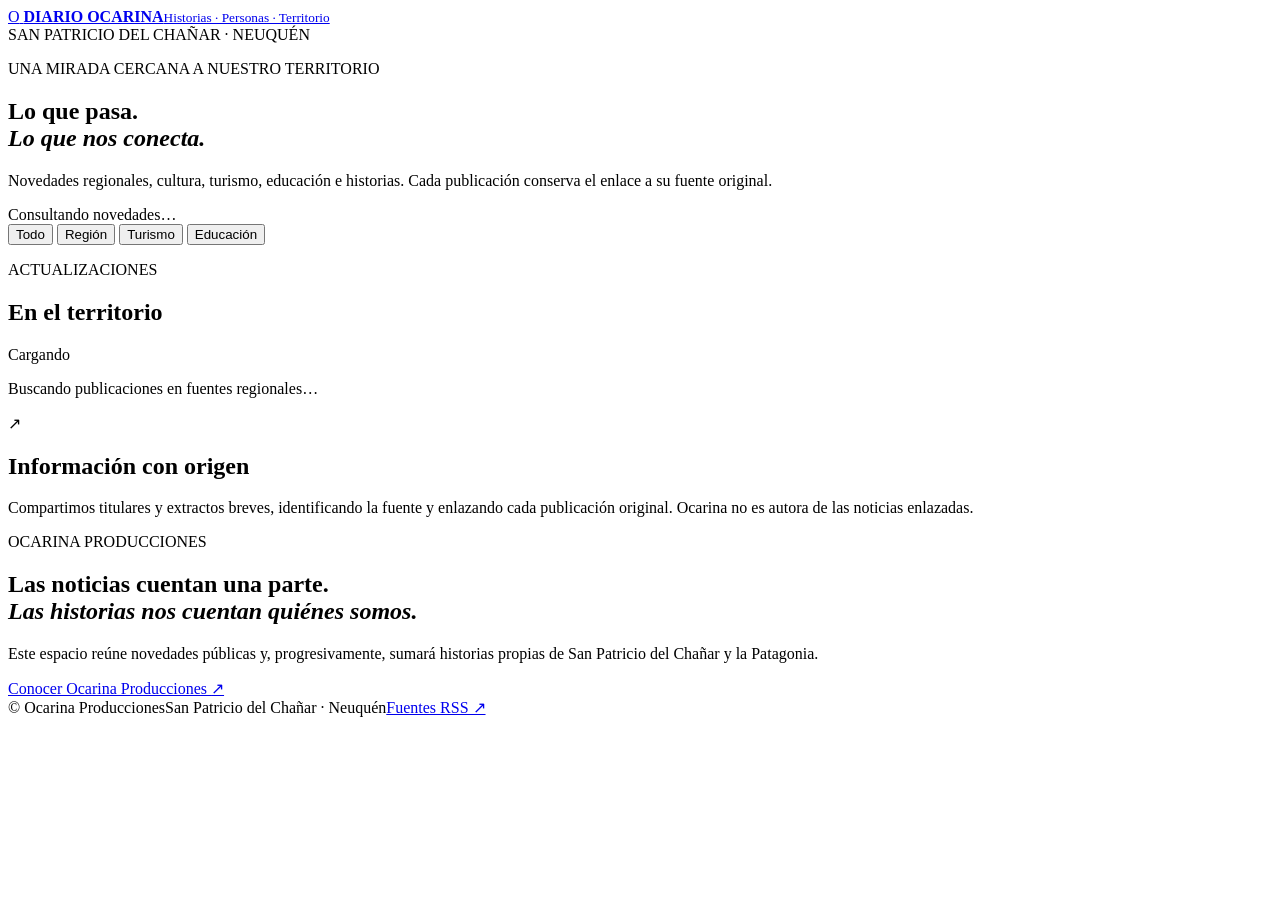
==== diario-ocarina/index.html @ 872900c8 "Crear primera portada del Diario Ocarina" ====
<!doctype html>
<html lang="es-AR">
<head>
<meta charset="utf-8">
<meta name="viewport" content="width=device-width,initial-scale=1">
<meta name="theme-color" content="#183d35">
<meta name="description" content="Diario Ocarina: historias, personas y territorio desde San Patricio del Chañar y la Patagonia.">
<meta property="og:title" content="Diario Ocarina">
<meta property="og:description" content="Historias, personas y territorio. Novedades regionales con fuentes visibles.">
<meta property="og:type" content="website">
<title>Diario Ocarina · Historias, personas y territorio</title>
<link rel="stylesheet" href="styles.css">
</head>
<body>
<header class="masthead">
  <a class="brand" href="./" aria-label="Diario Ocarina, inicio">
    <span class="brand-mark" aria-hidden="true">O</span>
    <span><strong>DIARIO OCARINA</strong><small>Historias · Personas · Territorio</small></span>
  </a>
  <div class="edition">SAN PATRICIO DEL CHAÑAR · NEUQUÉN</div>
</header>
<main>
  <section class="intro">
    <p class="eyebrow">UNA MIRADA CERCANA A NUESTRO TERRITORIO</p>
    <h1>Lo que pasa.<br><em>Lo que nos conecta.</em></h1>
    <p class="lede">Novedades regionales, cultura, turismo, educación e historias. Cada publicación conserva el enlace a su fuente original.</p>
    <div class="status-line"><span class="live-dot"></span><span id="update-status">Consultando novedades…</span></div>
  </section>
  <nav class="filters" aria-label="Filtrar noticias">
    <button class="filter active" data-category="Todas">Todo</button>
    <button class="filter" data-category="Región">Región</button>
    <button class="filter" data-category="Turismo">Turismo</button>
    <button class="filter" data-category="Educación">Educación</button>
  </nav>
  <section class="news-section" aria-labelledby="news-title">
    <div class="section-heading"><div><p class="eyebrow">ACTUALIZACIONES</p><h2 id="news-title">En el territorio</h2></div><span id="result-count" class="count">Cargando</span></div>
    <div id="news-grid" class="news-grid" aria-live="polite">
      <article class="empty-state"><div class="loader"></div><p>Buscando publicaciones en fuentes regionales…</p></article>
    </div>
    <p id="empty-filter" class="empty-filter" hidden>No hay publicaciones de esta categoría por ahora.</p>
  </section>
  <section class="source-note">
    <span class="source-icon" aria-hidden="true">↗</span>
    <div><h2>Información con origen</h2><p>Compartimos titulares y extractos breves, identificando la fuente y enlazando cada publicación original. Ocarina no es autora de las noticias enlazadas.</p></div>
  </section>
  <section class="about">
    <p class="eyebrow">OCARINA PRODUCCIONES</p>
    <h2>Las noticias cuentan una parte.<br><em>Las historias nos cuentan quiénes somos.</em></h2>
    <p>Este espacio reúne novedades públicas y, progresivamente, sumará historias propias de San Patricio del Chañar y la Patagonia.</p>
    <a class="about-link" href="../">Conocer Ocarina Producciones <span aria-hidden="true">↗</span></a>
  </section>
</main>
<footer><span>© Ocarina Producciones</span><span>San Patricio del Chañar · Neuquén</span><a href="https://www.neuqueninforma.gob.ar/rss/" target="_blank" rel="noopener noreferrer">Fuentes RSS ↗</a></footer>
<script src="app.js"></script>
</body>
</html>
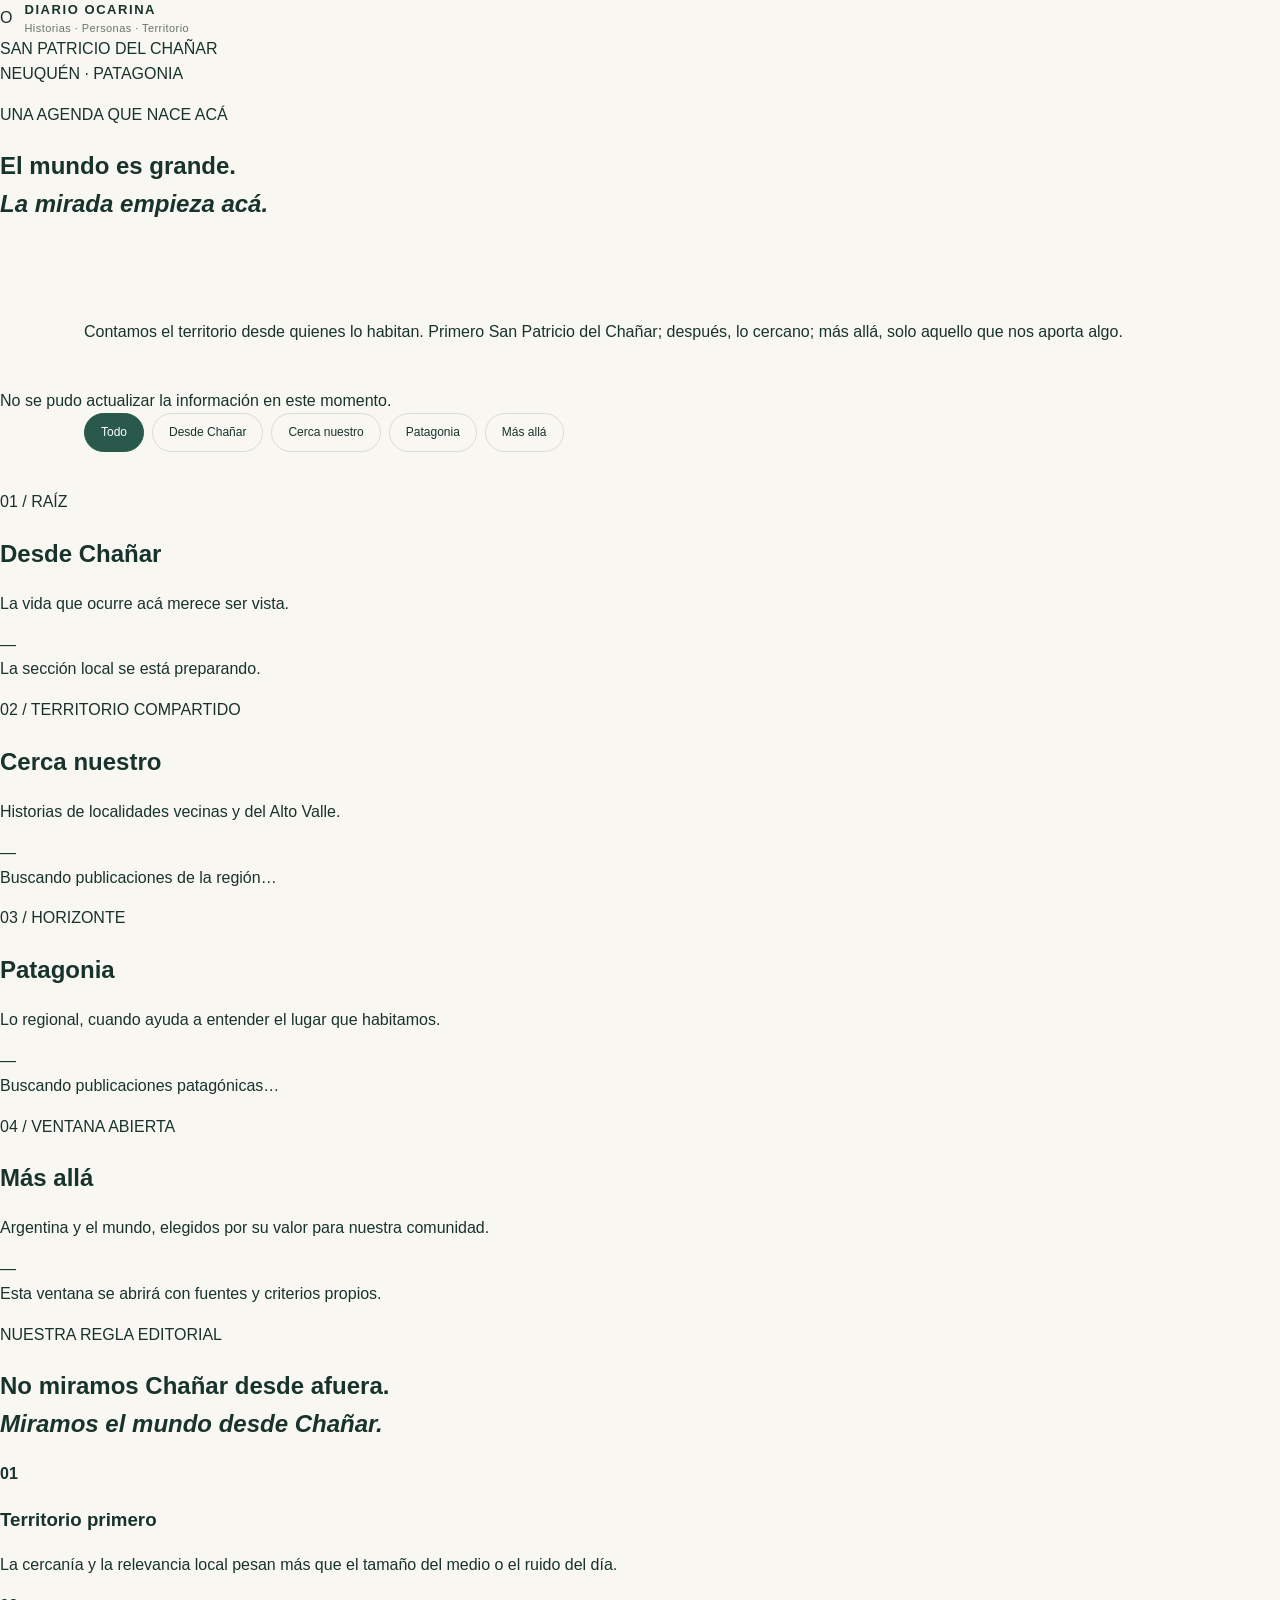
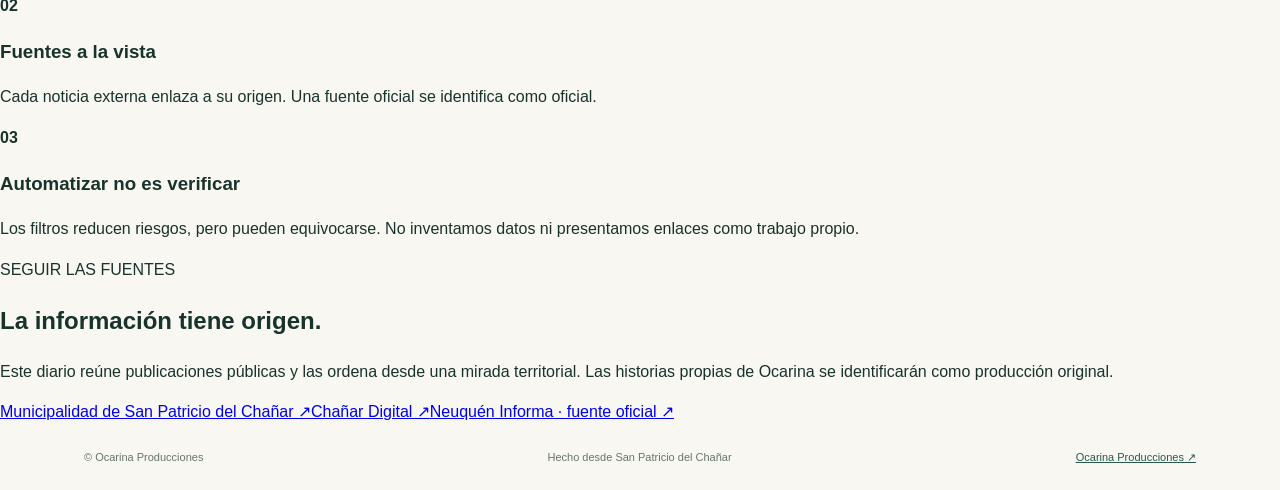
==== commit 020bc4f7: "Reconstruir portada editorial del Diario Ocarina desde Chañar" ====
--- a/diario-ocarina/index.html
+++ b/diario-ocarina/index.html
@@ -3,54 +3,64 @@
 <head>
 <meta charset="utf-8">
 <meta name="viewport" content="width=device-width,initial-scale=1">
-<meta name="theme-color" content="#183d35">
-<meta name="description" content="Diario Ocarina: historias, personas y territorio desde San Patricio del Chañar y la Patagonia.">
-<meta property="og:title" content="Diario Ocarina">
-<meta property="og:description" content="Historias, personas y territorio. Novedades regionales con fuentes visibles.">
+<meta name="theme-color" content="#203d32">
+<meta name="description" content="Diario Ocarina: historias, personas y territorio. Una mirada que empieza en San Patricio del Chañar y se abre al mundo.">
+<meta property="og:title" content="Diario Ocarina — Desde Chañar, hacia el mundo">
+<meta property="og:description" content="Una agenda construida desde el territorio, no desde los grandes centros.">
 <meta property="og:type" content="website">
-<title>Diario Ocarina · Historias, personas y territorio</title>
+<title>Diario Ocarina · Desde Chañar, hacia el mundo</title>
 <link rel="stylesheet" href="styles.css">
 </head>
 <body>
-<header class="masthead">
-  <a class="brand" href="./" aria-label="Diario Ocarina, inicio">
-    <span class="brand-mark" aria-hidden="true">O</span>
-    <span><strong>DIARIO OCARINA</strong><small>Historias · Personas · Territorio</small></span>
-  </a>
-  <div class="edition">SAN PATRICIO DEL CHAÑAR · NEUQUÉN</div>
+<header class="top">
+  <a class="brand" href="./" aria-label="Diario Ocarina, inicio"><span class="seal">O</span><span><strong>DIARIO OCARINA</strong><small>Historias · Personas · Territorio</small></span></a>
+  <div class="place">SAN PATRICIO DEL CHAÑAR<br><span>NEUQUÉN · PATAGONIA</span></div>
 </header>
 <main>
-  <section class="intro">
-    <p class="eyebrow">UNA MIRADA CERCANA A NUESTRO TERRITORIO</p>
-    <h1>Lo que pasa.<br><em>Lo que nos conecta.</em></h1>
-    <p class="lede">Novedades regionales, cultura, turismo, educación e historias. Cada publicación conserva el enlace a su fuente original.</p>
-    <div class="status-line"><span class="live-dot"></span><span id="update-status">Consultando novedades…</span></div>
+  <section class="hero">
+    <p class="kicker">UNA AGENDA QUE NACE ACÁ</p>
+    <h1>El mundo es grande.<br><em>La mirada empieza acá.</em></h1>
+    <p class="intro">Contamos el territorio desde quienes lo habitan. Primero San Patricio del Chañar; después, lo cercano; más allá, solo aquello que nos aporta algo.</p>
+    <div class="update"><span class="pulse"></span><span id="update-status">Preparando la edición…</span><span id="update-time"></span></div>
   </section>
-  <nav class="filters" aria-label="Filtrar noticias">
-    <button class="filter active" data-category="Todas">Todo</button>
-    <button class="filter" data-category="Región">Región</button>
-    <button class="filter" data-category="Turismo">Turismo</button>
-    <button class="filter" data-category="Educación">Educación</button>
+  <nav class="filters" aria-label="Filtrar por territorio">
+    <button class="filter active" data-region="Todos">Todo</button>
+    <button class="filter" data-region="Chañar">Desde Chañar</button>
+    <button class="filter" data-region="Cercanías">Cerca nuestro</button>
+    <button class="filter" data-region="Patagonia">Patagonia</button>
+    <button class="filter" data-region="Argentina y mundo">Más allá</button>
   </nav>
-  <section class="news-section" aria-labelledby="news-title">
-    <div class="section-heading"><div><p class="eyebrow">ACTUALIZACIONES</p><h2 id="news-title">En el territorio</h2></div><span id="result-count" class="count">Cargando</span></div>
-    <div id="news-grid" class="news-grid" aria-live="polite">
-      <article class="empty-state"><div class="loader"></div><p>Buscando publicaciones en fuentes regionales…</p></article>
+  <section class="territory" id="local">
+    <div class="heading"><div><p class="kicker">01 / RAÍZ</p><h2>Desde Chañar</h2><p>La vida que ocurre acá merece ser vista.</p></div><span class="number" id="count-Chañar">—</span></div>
+    <div class="cards" id="cards-Chañar"><article class="empty">La sección local se está preparando.</article></div>
+  </section>
+  <section class="territory near">
+    <div class="heading"><div><p class="kicker">02 / TERRITORIO COMPARTIDO</p><h2>Cerca nuestro</h2><p>Historias de localidades vecinas y del Alto Valle.</p></div><span class="number" id="count-Cercanías">—</span></div>
+    <div class="cards" id="cards-Cercanías"><article class="empty">Buscando publicaciones de la región…</article></div>
+  </section>
+  <section class="territory">
+    <div class="heading"><div><p class="kicker">03 / HORIZONTE</p><h2>Patagonia</h2><p>Lo regional, cuando ayuda a entender el lugar que habitamos.</p></div><span class="number" id="count-Patagonia">—</span></div>
+    <div class="cards" id="cards-Patagonia"><article class="empty">Buscando publicaciones patagónicas…</article></div>
+  </section>
+  <section class="territory far">
+    <div class="heading"><div><p class="kicker">04 / VENTANA ABIERTA</p><h2>Más allá</h2><p>Argentina y el mundo, elegidos por su valor para nuestra comunidad.</p></div><span class="number" id="count-Argentina y mundo">—</span></div>
+    <div class="cards" id="cards-Argentina y mundo"><article class="empty">Esta ventana se abrirá con fuentes y criterios propios.</article></div>
+  </section>
+  <section class="principles">
+    <p class="kicker">NUESTRA REGLA EDITORIAL</p>
+    <h2>No miramos Chañar desde afuera.<br><em>Miramos el mundo desde Chañar.</em></h2>
+    <div class="principle-grid">
+      <div><b>01</b><h3>Territorio primero</h3><p>La cercanía y la relevancia local pesan más que el tamaño del medio o el ruido del día.</p></div>
+      <div><b>02</b><h3>Fuentes a la vista</h3><p>Cada noticia externa enlaza a su origen. Una fuente oficial se identifica como oficial.</p></div>
+      <div><b>03</b><h3>Automatizar no es verificar</h3><p>Los filtros reducen riesgos, pero pueden equivocarse. No inventamos datos ni presentamos enlaces como trabajo propio.</p></div>
     </div>
-    <p id="empty-filter" class="empty-filter" hidden>No hay publicaciones de esta categoría por ahora.</p>
   </section>
-  <section class="source-note">
-    <span class="source-icon" aria-hidden="true">↗</span>
-    <div><h2>Información con origen</h2><p>Compartimos titulares y extractos breves, identificando la fuente y enlazando cada publicación original. Ocarina no es autora de las noticias enlazadas.</p></div>
-  </section>
-  <section class="about">
-    <p class="eyebrow">OCARINA PRODUCCIONES</p>
-    <h2>Las noticias cuentan una parte.<br><em>Las historias nos cuentan quiénes somos.</em></h2>
-    <p>Este espacio reúne novedades públicas y, progresivamente, sumará historias propias de San Patricio del Chañar y la Patagonia.</p>
-    <a class="about-link" href="../">Conocer Ocarina Producciones <span aria-hidden="true">↗</span></a>
+  <section class="sources">
+    <div><p class="kicker">SEGUIR LAS FUENTES</p><h2>La información tiene origen.</h2><p>Este diario reúne publicaciones públicas y las ordena desde una mirada territorial. Las historias propias de Ocarina se identificarán como producción original.</p></div>
+    <div class="source-links"><a href="https://www.sanpatricio.gob.ar/" target="_blank" rel="noopener noreferrer">Municipalidad de San Patricio del Chañar ↗</a><a href="https://chanardigital.com.ar/" target="_blank" rel="noopener noreferrer">Chañar Digital ↗</a><a href="https://www.neuqueninforma.gob.ar/" target="_blank" rel="noopener noreferrer">Neuquén Informa · fuente oficial ↗</a></div>
   </section>
 </main>
-<footer><span>© Ocarina Producciones</span><span>San Patricio del Chañar · Neuquén</span><a href="https://www.neuqueninforma.gob.ar/rss/" target="_blank" rel="noopener noreferrer">Fuentes RSS ↗</a></footer>
+<footer><span>© Ocarina Producciones</span><span>Hecho desde San Patricio del Chañar</span><a href="../">Ocarina Producciones ↗</a></footer>
 <script src="app.js"></script>
 </body>
 </html>
--- a/diario-ocarina/styles.css
+++ b/diario-ocarina/styles.css
@@ -0,0 +1 @@
+:root{color-scheme:light;--ink:#18332c;--muted:#66756f;--paper:#f8f7f1;--card:#fffefa;--line:#e2e4da;--green:#28594b;--lime:#d7e8b6;--peach:#f4d8c8;--serif:Georgia,"Times New Roman",serif;--sans:Arial,Helvetica,sans-serif}*{box-sizing:border-box}html{scroll-behavior:smooth}body{margin:0;background:var(--paper);color:var(--ink);font-family:var(--sans);line-height:1.55}.masthead{max-width:1160px;margin:auto;padding:22px 24px;display:flex;align-items:center;justify-content:space-between;gap:18px;border-bottom:1px solid var(--line)}.brand{display:flex;align-items:center;gap:12px;text-decoration:none;color:inherit}.brand-mark{width:43px;height:43px;display:grid;place-items:center;background:var(--green);color:white;border-radius:50%;font:italic 29px var(--serif)}.brand strong{display:block;letter-spacing:.12em;font-size:13px}.brand small{display:block;color:var(--muted);font-size:11px;letter-spacing:.04em}.edition{font-size:10px;letter-spacing:.12em;color:var(--muted);text-align:right}.intro{max-width:1160px;margin:auto;padding:78px 24px 44px}.eyebrow{font-size:10px;font-weight:700;letter-spacing:.16em;color:var(--green);margin:0 0 14px}.intro h1{font:clamp(43px,7vw,78px)/.99 var(--serif);letter-spacing:-.045em;margin:0;max-width:800px}.intro h1 em,.about h2 em{font-weight:400;color:#6a8772}.lede{max-width:590px;color:#53665d;font-size:16px;margin:24px 0 20px}.status-line{display:flex;align-items:center;gap:9px;font-size:12px;color:var(--muted)}.live-dot{width:8px;height:8px;border-radius:50%;background:#6d9c6a;box-shadow:0 0 0 4px #6d9c6a20}.filters{max-width:1160px;margin:0 auto;padding:0 24px 22px;display:flex;gap:8px;flex-wrap:wrap}.filter{border:1px solid #d8ddd3;background:transparent;color:var(--ink);border-radius:999px;padding:9px 16px;font:inherit;font-size:12px;cursor:pointer}.filter:hover,.filter.active{background:var(--green);color:white;border-color:var(--green)}.news-section{max-width:1160px;margin:auto;padding:30px 24px 70px;border-top:1px solid var(--line)}.section-heading{display:flex;align-items:end;justify-content:space-between;margin-bottom:24px;gap:12px}.section-heading .eyebrow{margin-bottom:3px}.section-heading h2{font:34px/1.1 var(--serif);margin:0;letter-spacing:-.03em}.count{font-size:12px;color:var(--muted)}.news-grid{display:grid;grid-template-columns:repeat(3,minmax(0,1fr));gap:16px}.news-card{min-width:0;background:var(--card);border:1px solid var(--line);border-radius:14px;padding:22px;display:flex;flex-direction:column;min-height:255px;box-shadow:0 3px 15px #213a2b08}.card-meta{display:flex;align-items:center;justify-content:space-between;gap:8px;margin-bottom:18px}.category{font-size:10px;letter-spacing:.08em;text-transform:uppercase;font-weight:700;background:#e8efdf;color:#345b45;border-radius:5px;padding:5px 7px}.date{font-size:10px;color:var(--muted)}.news-card h3{font:23px/1.18 var(--serif);letter-spacing:-.02em;margin:0 0 12px}.news-card p{font-size:13px;color:#59675f;margin:0 0 20px}.card-footer{margin-top:auto;padding-top:15px;border-top:1px solid var(--line);display:flex;justify-content:space-between;align-items:center;gap:8px;font-size:11px;color:var(--muted)}.read-link{color:var(--green);font-weight:700;text-decoration:none;white-space:nowrap}.read-link:hover{text-decoration:underline}.empty-state{grid-column:1/-1;border:1px dashed #cdd5c8;border-radius:14px;padding:42px 20px;text-align:center;color:var(--muted)}.loader{margin:0 auto 15px;width:25px;height:25px;border:2px solid #dbe4d5;border-top-color:var(--green);border-radius:50%;animation:spin 1s linear infinite}@keyframes spin{to{transform:rotate(360deg)}}.empty-filter{text-align:center;color:var(--muted);padding:24px}.source-note{max-width:1112px;margin:0 auto 70px;padding:24px 28px;display:flex;gap:18px;background:#e9eee3;border-radius:14px}.source-icon{display:grid;place-items:center;flex:none;width:36px;height:36px;border-radius:50%;background:#d3dfc9;font-size:21px}.source-note h2{font:22px var(--serif);margin:0 0 5px}.source-note p{font-size:13px;color:#59675f;margin:0;max-width:800px}.about{background:#e9e2d4;padding:64px max(24px,calc((100% - 1112px)/2));}.about h2{font:clamp(30px,4vw,44px)/1.13 var(--serif);letter-spacing:-.03em;margin:0 0 16px}.about>p:not(.eyebrow){max-width:620px;color:#58675f;font-size:14px}.about-link{display:inline-flex;gap:16px;align-items:center;margin-top:14px;color:var(--green);font-size:13px;font-weight:700;text-decoration:none;border-bottom:1px solid #9db19e;padding-bottom:5px}footer{max-width:1160px;margin:auto;padding:24px;display:flex;justify-content:space-between;gap:16px;flex-wrap:wrap;color:var(--muted);font-size:11px}footer a{color:var(--green)}@media(max-width:800px){.intro{padding-top:54px}.news-grid{grid-template-columns:repeat(2,minmax(0,1fr))}.source-note{margin-left:24px;margin-right:24px}}@media(max-width:560px){.masthead{padding:17px 18px}.edition{max-width:120px;line-height:1.5;font-size:9px}.intro{padding:48px 18px 34px}.intro h1{font-size:48px}.lede{font-size:14px}.filters{padding:0 18px 20px;gap:6px}.filter{padding:8px 12px}.news-section{padding:26px 18px 48px}.section-heading h2{font-size:30px}.news-grid{grid-template-columns:1fr;gap:12px}.news-card{min-height:0;padding:20px}.news-card h3{font-size:24px}.source-note{margin:0 18px 45px;padding:20px;gap:12px}.about{padding:46px 20px}footer{padding:22px 18px;display:grid;grid-template-columns:1fr 1fr}footer a{grid-column:1/-1}}@media(prefers-reduced-motion:reduce){*{scroll-behavior:auto!important;animation:none!important;transition:none!important}}
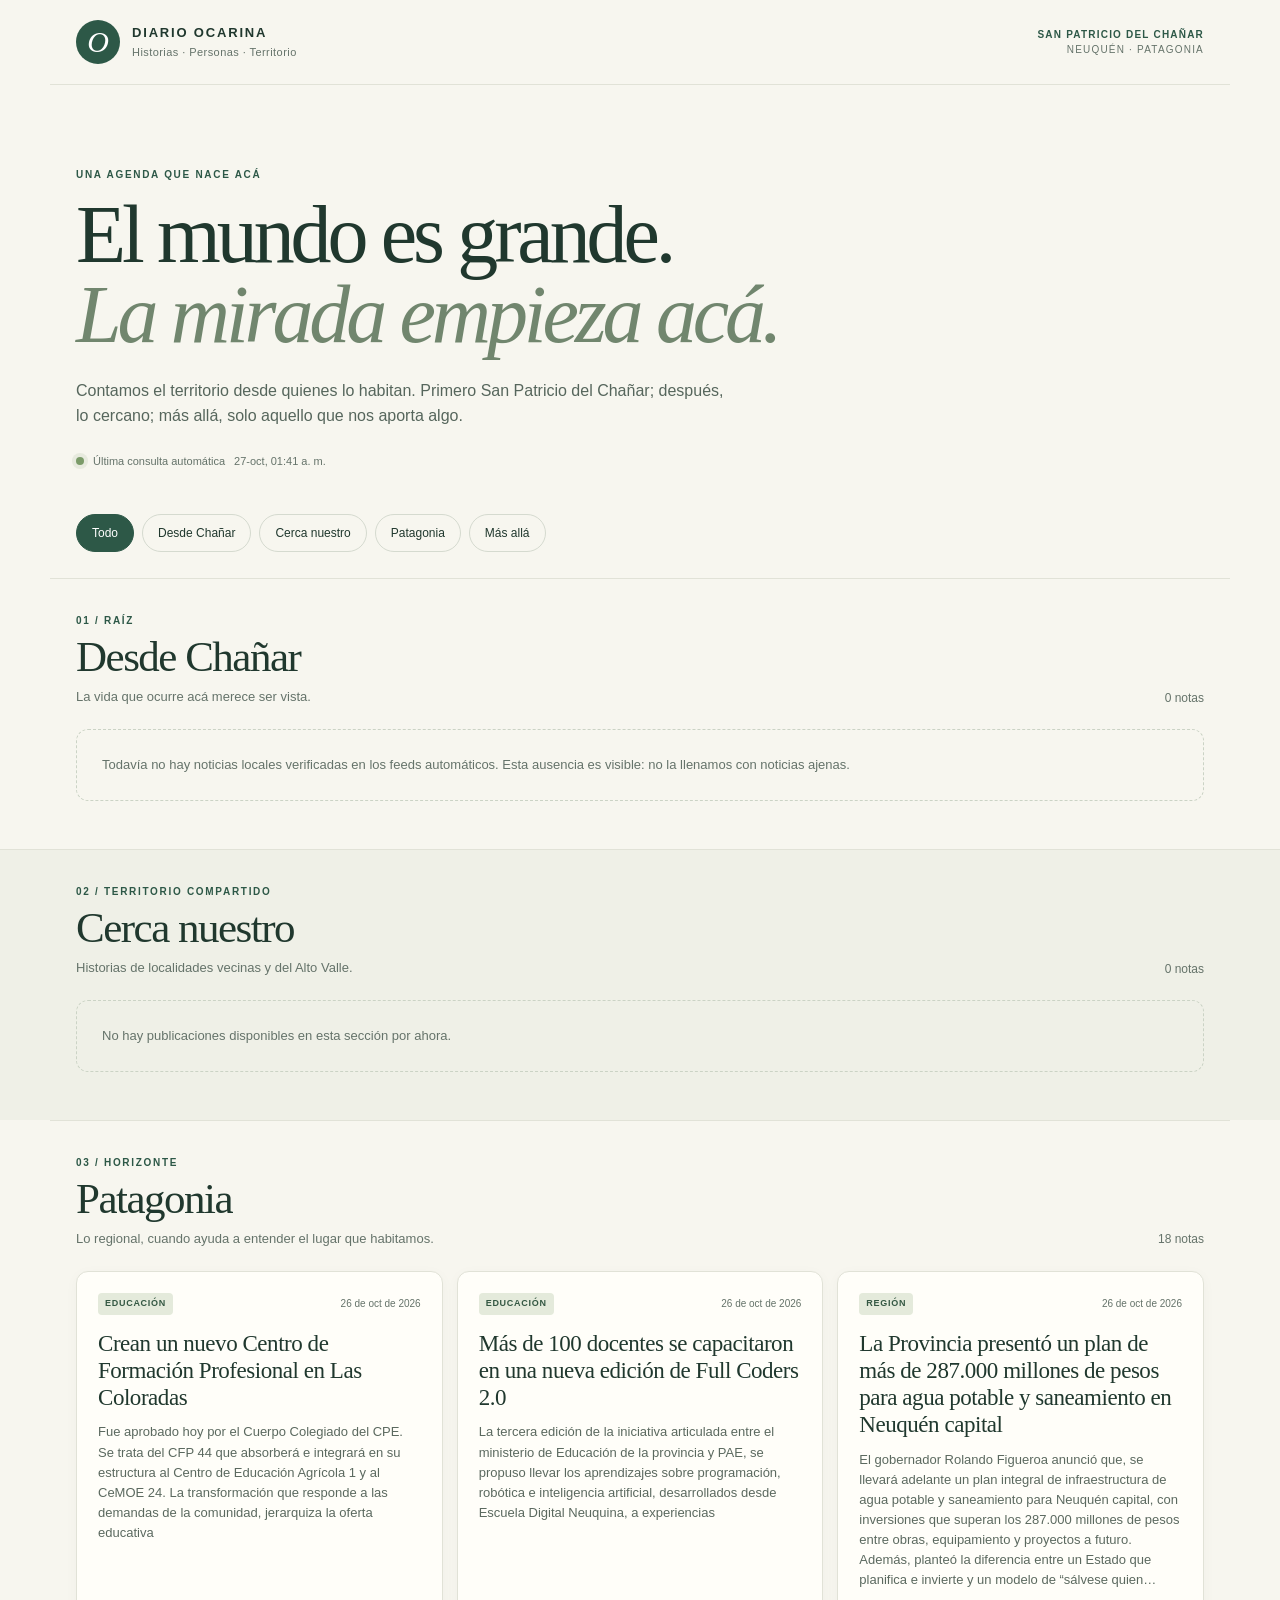
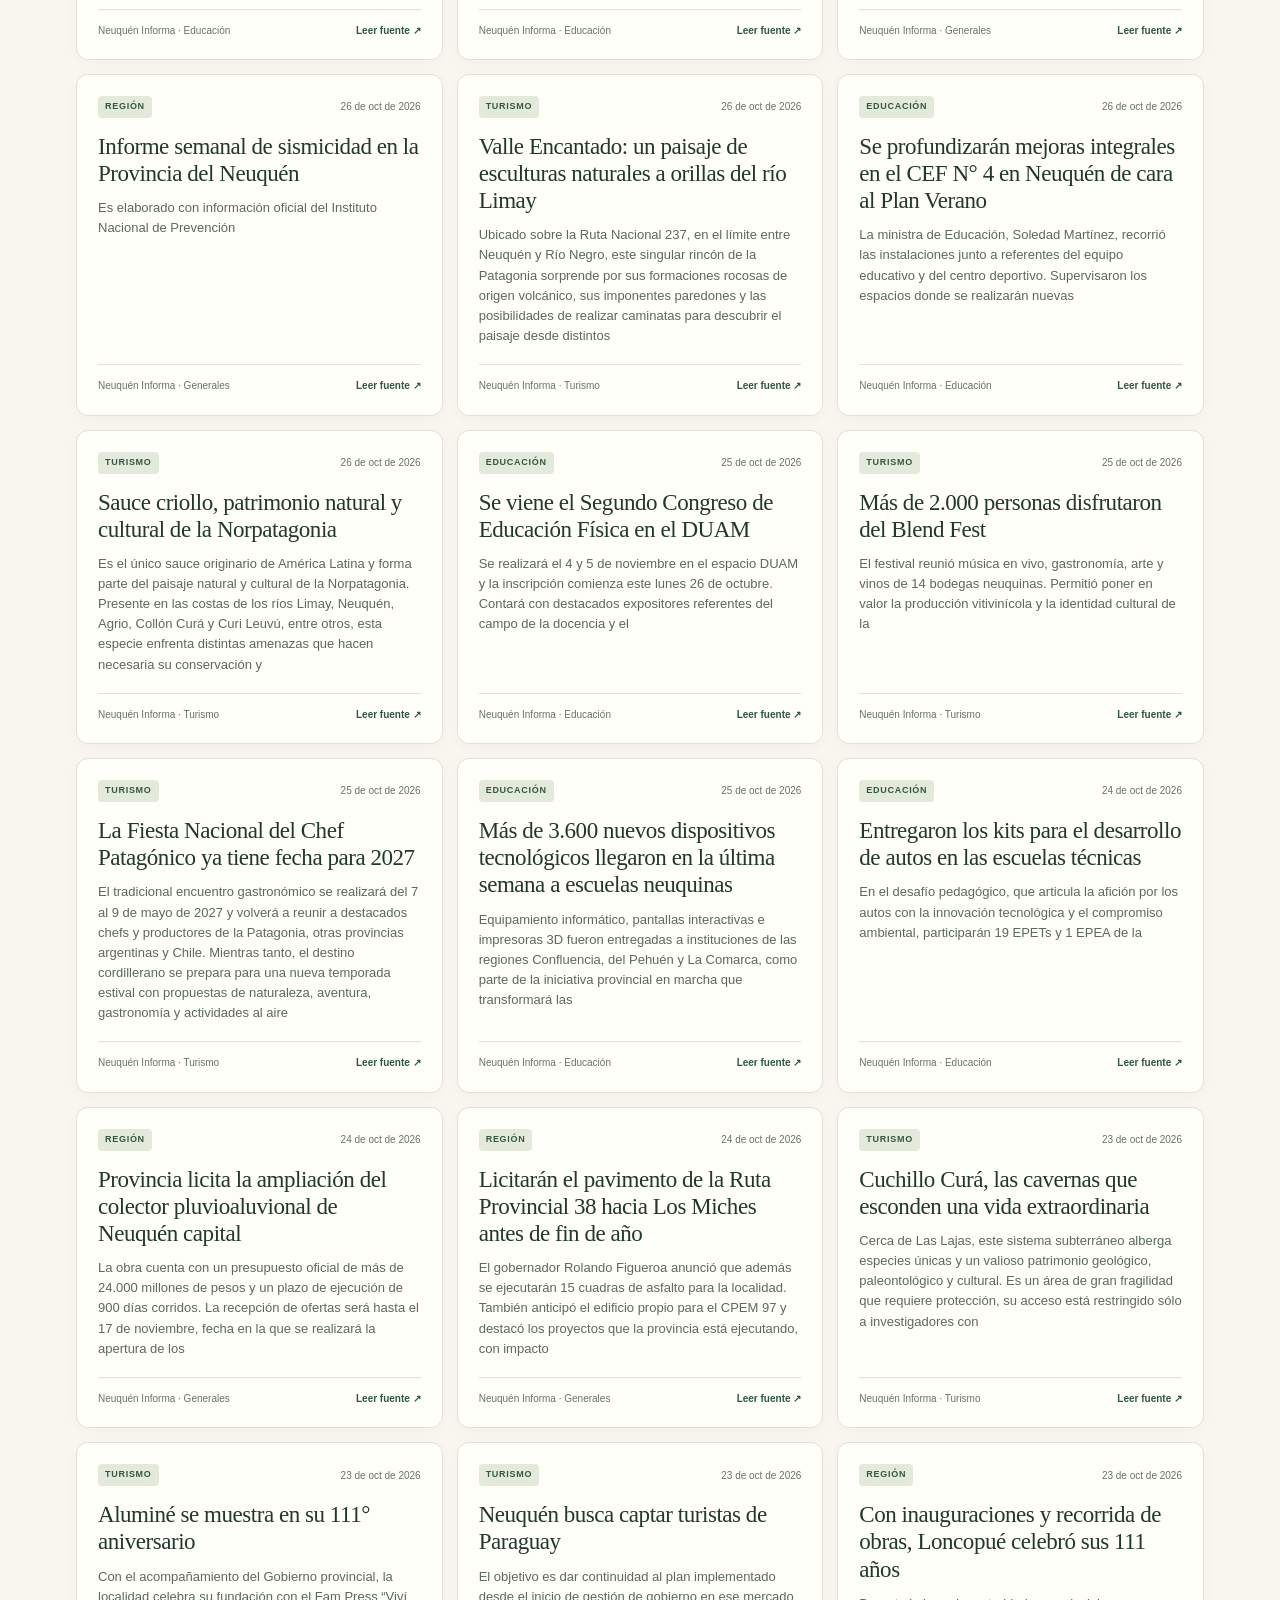
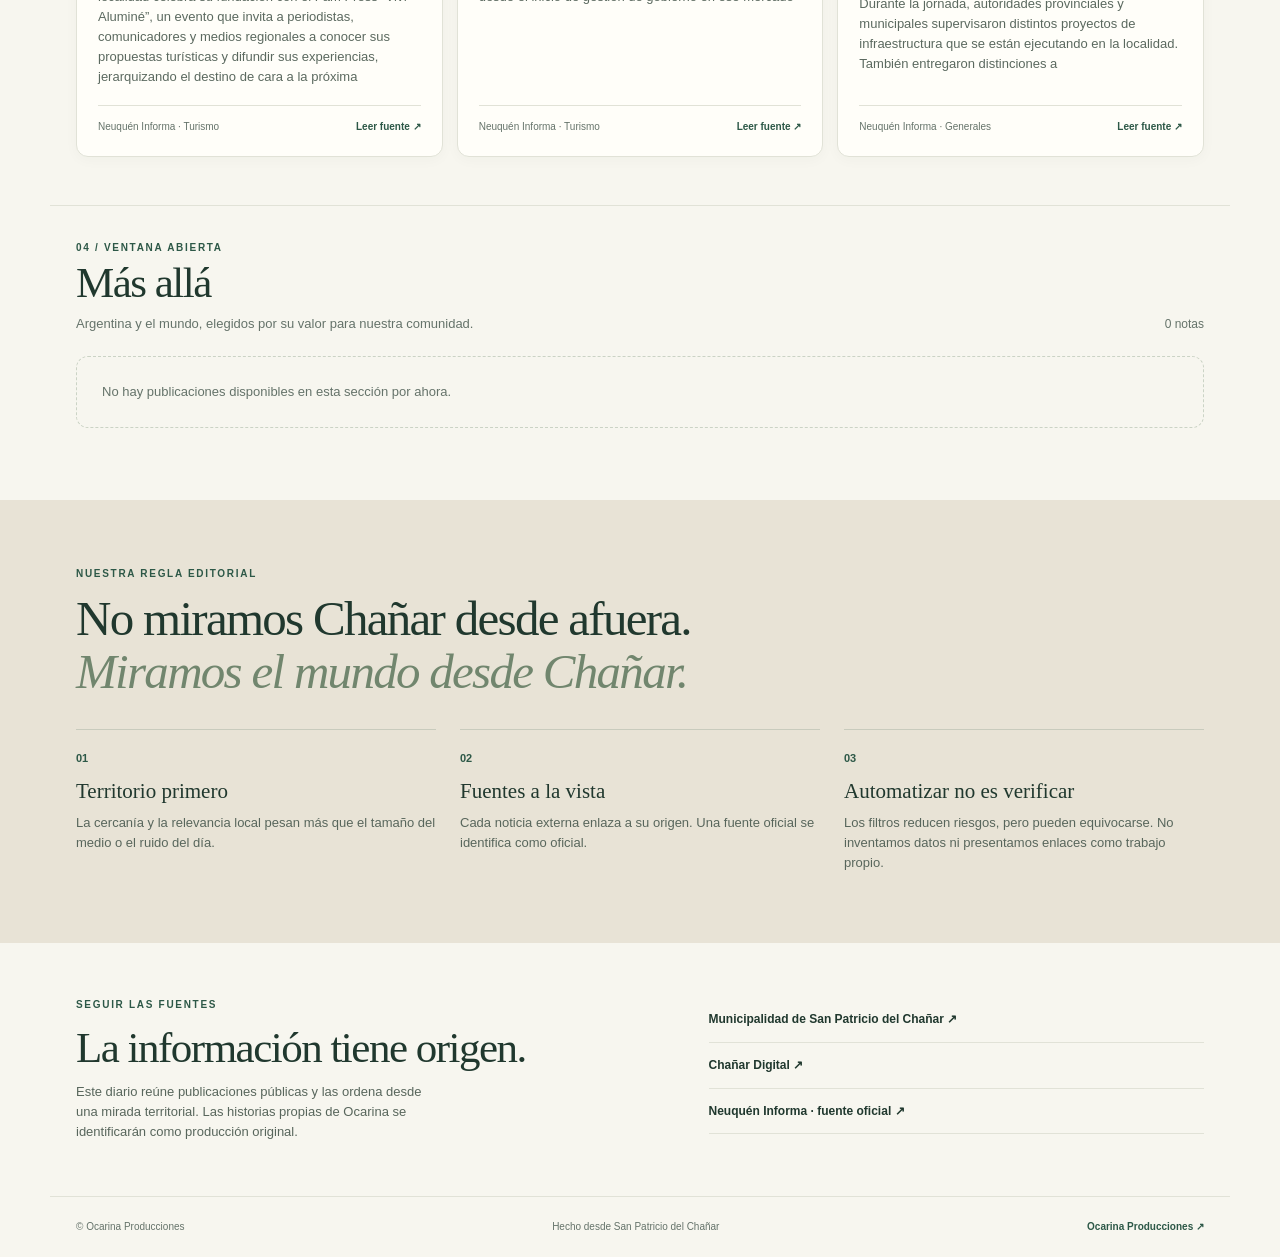
==== commit 26fd08c0: "Corregir identificadores de las secciones territoriales" ====
--- a/diario-ocarina/index.html
+++ b/diario-ocarina/index.html
@@ -31,20 +31,20 @@
     <button class="filter" data-region="Argentina y mundo">Más allá</button>
   </nav>
   <section class="territory" id="local">
-    <div class="heading"><div><p class="kicker">01 / RAÍZ</p><h2>Desde Chañar</h2><p>La vida que ocurre acá merece ser vista.</p></div><span class="number" id="count-Chañar">—</span></div>
-    <div class="cards" id="cards-Chañar"><article class="empty">La sección local se está preparando.</article></div>
+    <div class="heading"><div><p class="kicker">01 / RAÍZ</p><h2>Desde Chañar</h2><p>La vida que ocurre acá merece ser vista.</p></div><span class="number" id="count-chanar">—</span></div>
+    <div class="cards" id="cards-chanar"><article class="empty">La sección local se está preparando.</article></div>
   </section>
   <section class="territory near">
-    <div class="heading"><div><p class="kicker">02 / TERRITORIO COMPARTIDO</p><h2>Cerca nuestro</h2><p>Historias de localidades vecinas y del Alto Valle.</p></div><span class="number" id="count-Cercanías">—</span></div>
-    <div class="cards" id="cards-Cercanías"><article class="empty">Buscando publicaciones de la región…</article></div>
+    <div class="heading"><div><p class="kicker">02 / TERRITORIO COMPARTIDO</p><h2>Cerca nuestro</h2><p>Historias de localidades vecinas y del Alto Valle.</p></div><span class="number" id="count-cercanias">—</span></div>
+    <div class="cards" id="cards-cercanias"><article class="empty">Buscando publicaciones de la región…</article></div>
   </section>
   <section class="territory">
-    <div class="heading"><div><p class="kicker">03 / HORIZONTE</p><h2>Patagonia</h2><p>Lo regional, cuando ayuda a entender el lugar que habitamos.</p></div><span class="number" id="count-Patagonia">—</span></div>
-    <div class="cards" id="cards-Patagonia"><article class="empty">Buscando publicaciones patagónicas…</article></div>
+    <div class="heading"><div><p class="kicker">03 / HORIZONTE</p><h2>Patagonia</h2><p>Lo regional, cuando ayuda a entender el lugar que habitamos.</p></div><span class="number" id="count-patagonia">—</span></div>
+    <div class="cards" id="cards-patagonia"><article class="empty">Buscando publicaciones patagónicas…</article></div>
   </section>
   <section class="territory far">
-    <div class="heading"><div><p class="kicker">04 / VENTANA ABIERTA</p><h2>Más allá</h2><p>Argentina y el mundo, elegidos por su valor para nuestra comunidad.</p></div><span class="number" id="count-Argentina y mundo">—</span></div>
-    <div class="cards" id="cards-Argentina y mundo"><article class="empty">Esta ventana se abrirá con fuentes y criterios propios.</article></div>
+    <div class="heading"><div><p class="kicker">04 / VENTANA ABIERTA</p><h2>Más allá</h2><p>Argentina y el mundo, elegidos por su valor para nuestra comunidad.</p></div><span class="number" id="count-mas-alla">—</span></div>
+    <div class="cards" id="cards-mas-alla"><article class="empty">Esta ventana se abrirá con fuentes y criterios propios.</article></div>
   </section>
   <section class="principles">
     <p class="kicker">NUESTRA REGLA EDITORIAL</p>
--- a/diario-ocarina/styles.css
+++ b/diario-ocarina/styles.css
@@ -1 +1 @@
-:root{color-scheme:light;--ink:#18332c;--muted:#66756f;--paper:#f8f7f1;--card:#fffefa;--line:#e2e4da;--green:#28594b;--lime:#d7e8b6;--peach:#f4d8c8;--serif:Georgia,"Times New Roman",serif;--sans:Arial,Helvetica,sans-serif}*{box-sizing:border-box}html{scroll-behavior:smooth}body{margin:0;background:var(--paper);color:var(--ink);font-family:var(--sans);line-height:1.55}.masthead{max-width:1160px;margin:auto;padding:22px 24px;display:flex;align-items:center;justify-content:space-between;gap:18px;border-bottom:1px solid var(--line)}.brand{display:flex;align-items:center;gap:12px;text-decoration:none;color:inherit}.brand-mark{width:43px;height:43px;display:grid;place-items:center;background:var(--green);color:white;border-radius:50%;font:italic 29px var(--serif)}.brand strong{display:block;letter-spacing:.12em;font-size:13px}.brand small{display:block;color:var(--muted);font-size:11px;letter-spacing:.04em}.edition{font-size:10px;letter-spacing:.12em;color:var(--muted);text-align:right}.intro{max-width:1160px;margin:auto;padding:78px 24px 44px}.eyebrow{font-size:10px;font-weight:700;letter-spacing:.16em;color:var(--green);margin:0 0 14px}.intro h1{font:clamp(43px,7vw,78px)/.99 var(--serif);letter-spacing:-.045em;margin:0;max-width:800px}.intro h1 em,.about h2 em{font-weight:400;color:#6a8772}.lede{max-width:590px;color:#53665d;font-size:16px;margin:24px 0 20px}.status-line{display:flex;align-items:center;gap:9px;font-size:12px;color:var(--muted)}.live-dot{width:8px;height:8px;border-radius:50%;background:#6d9c6a;box-shadow:0 0 0 4px #6d9c6a20}.filters{max-width:1160px;margin:0 auto;padding:0 24px 22px;display:flex;gap:8px;flex-wrap:wrap}.filter{border:1px solid #d8ddd3;background:transparent;color:var(--ink);border-radius:999px;padding:9px 16px;font:inherit;font-size:12px;cursor:pointer}.filter:hover,.filter.active{background:var(--green);color:white;border-color:var(--green)}.news-section{max-width:1160px;margin:auto;padding:30px 24px 70px;border-top:1px solid var(--line)}.section-heading{display:flex;align-items:end;justify-content:space-between;margin-bottom:24px;gap:12px}.section-heading .eyebrow{margin-bottom:3px}.section-heading h2{font:34px/1.1 var(--serif);margin:0;letter-spacing:-.03em}.count{font-size:12px;color:var(--muted)}.news-grid{display:grid;grid-template-columns:repeat(3,minmax(0,1fr));gap:16px}.news-card{min-width:0;background:var(--card);border:1px solid var(--line);border-radius:14px;padding:22px;display:flex;flex-direction:column;min-height:255px;box-shadow:0 3px 15px #213a2b08}.card-meta{display:flex;align-items:center;justify-content:space-between;gap:8px;margin-bottom:18px}.category{font-size:10px;letter-spacing:.08em;text-transform:uppercase;font-weight:700;background:#e8efdf;color:#345b45;border-radius:5px;padding:5px 7px}.date{font-size:10px;color:var(--muted)}.news-card h3{font:23px/1.18 var(--serif);letter-spacing:-.02em;margin:0 0 12px}.news-card p{font-size:13px;color:#59675f;margin:0 0 20px}.card-footer{margin-top:auto;padding-top:15px;border-top:1px solid var(--line);display:flex;justify-content:space-between;align-items:center;gap:8px;font-size:11px;color:var(--muted)}.read-link{color:var(--green);font-weight:700;text-decoration:none;white-space:nowrap}.read-link:hover{text-decoration:underline}.empty-state{grid-column:1/-1;border:1px dashed #cdd5c8;border-radius:14px;padding:42px 20px;text-align:center;color:var(--muted)}.loader{margin:0 auto 15px;width:25px;height:25px;border:2px solid #dbe4d5;border-top-color:var(--green);border-radius:50%;animation:spin 1s linear infinite}@keyframes spin{to{transform:rotate(360deg)}}.empty-filter{text-align:center;color:var(--muted);padding:24px}.source-note{max-width:1112px;margin:0 auto 70px;padding:24px 28px;display:flex;gap:18px;background:#e9eee3;border-radius:14px}.source-icon{display:grid;place-items:center;flex:none;width:36px;height:36px;border-radius:50%;background:#d3dfc9;font-size:21px}.source-note h2{font:22px var(--serif);margin:0 0 5px}.source-note p{font-size:13px;color:#59675f;margin:0;max-width:800px}.about{background:#e9e2d4;padding:64px max(24px,calc((100% - 1112px)/2));}.about h2{font:clamp(30px,4vw,44px)/1.13 var(--serif);letter-spacing:-.03em;margin:0 0 16px}.about>p:not(.eyebrow){max-width:620px;color:#58675f;font-size:14px}.about-link{display:inline-flex;gap:16px;align-items:center;margin-top:14px;color:var(--green);font-size:13px;font-weight:700;text-decoration:none;border-bottom:1px solid #9db19e;padding-bottom:5px}footer{max-width:1160px;margin:auto;padding:24px;display:flex;justify-content:space-between;gap:16px;flex-wrap:wrap;color:var(--muted);font-size:11px}footer a{color:var(--green)}@media(max-width:800px){.intro{padding-top:54px}.news-grid{grid-template-columns:repeat(2,minmax(0,1fr))}.source-note{margin-left:24px;margin-right:24px}}@media(max-width:560px){.masthead{padding:17px 18px}.edition{max-width:120px;line-height:1.5;font-size:9px}.intro{padding:48px 18px 34px}.intro h1{font-size:48px}.lede{font-size:14px}.filters{padding:0 18px 20px;gap:6px}.filter{padding:8px 12px}.news-section{padding:26px 18px 48px}.section-heading h2{font-size:30px}.news-grid{grid-template-columns:1fr;gap:12px}.news-card{min-height:0;padding:20px}.news-card h3{font-size:24px}.source-note{margin:0 18px 45px;padding:20px;gap:12px}.about{padding:46px 20px}footer{padding:22px 18px;display:grid;grid-template-columns:1fr 1fr}footer a{grid-column:1/-1}}@media(prefers-reduced-motion:reduce){*{scroll-behavior:auto!important;animation:none!important;transition:none!important}}+:root{color-scheme:light;--ink:#20382e;--muted:#65736a;--paper:#f7f6ef;--card:#fffef9;--line:#e1e2d7;--green:#2d5847;--sage:#e4eadb;--clay:#f0dfd0;--gold:#d6b96c;--serif:Georgia,"Times New Roman",serif;--sans:Arial,Helvetica,sans-serif}*{box-sizing:border-box}html{scroll-behavior:smooth}body{margin:0;background:var(--paper);color:var(--ink);font:16px/1.55 var(--sans)}a{color:inherit}.top{max-width:1180px;margin:auto;padding:20px 26px;display:flex;justify-content:space-between;align-items:center;gap:18px;border-bottom:1px solid var(--line)}.brand{display:flex;align-items:center;gap:12px;text-decoration:none}.seal{width:44px;height:44px;border-radius:50%;background:var(--green);color:#fff;display:grid;place-items:center;font:italic 30px var(--serif)}.brand strong{display:block;font-size:13px;letter-spacing:.14em}.brand small{display:block;color:var(--muted);font-size:11px;letter-spacing:.04em}.place{text-align:right;color:var(--green);font-size:10px;letter-spacing:.12em;font-weight:700}.place span{font-weight:400;color:var(--muted)}.hero{max-width:1180px;margin:auto;padding:82px 26px 44px}.kicker{font-size:10px;letter-spacing:.17em;font-weight:700;color:var(--green);margin:0 0 12px}.hero h1{font:clamp(43px,7.2vw,82px)/.98 var(--serif);letter-spacing:-.05em;margin:0;max-width:1000px}.hero h1 em,.principles h2 em{color:#71866e;font-weight:400}.intro{max-width:650px;font-size:16px;color:#56665c;margin:24px 0}.update{display:flex;align-items:center;gap:9px;flex-wrap:wrap;color:var(--muted);font-size:11px}.pulse{width:8px;height:8px;border-radius:50%;background:#7b9b69;box-shadow:0 0 0 4px #7b9b6920}.filters{max-width:1180px;margin:auto;padding:0 26px 26px;display:flex;gap:8px;flex-wrap:wrap}.filter{border:1px solid #d5dacf;background:transparent;border-radius:99px;padding:9px 15px;color:var(--ink);font:inherit;font-size:12px;cursor:pointer}.filter:hover,.filter.active{background:var(--green);color:white;border-color:var(--green)}.territory{max-width:1180px;margin:auto;padding:34px 26px 48px;border-top:1px solid var(--line)}.territory.near{background:#eff0e7;max-width:none;padding-left:max(26px,calc((100% - 1128px)/2));padding-right:max(26px,calc((100% - 1128px)/2))}.territory.far{padding-bottom:72px}.heading{display:flex;justify-content:space-between;align-items:end;gap:20px;margin-bottom:22px}.heading .kicker{margin-bottom:5px}.heading h2,.sources h2{font:clamp(30px,4vw,43px)/1.05 var(--serif);letter-spacing:-.035em;margin:0}.heading p:not(.kicker){font-size:13px;color:var(--muted);margin:8px 0 0}.number{font-size:12px;color:var(--muted);white-space:nowrap}.cards{display:grid;grid-template-columns:repeat(3,minmax(0,1fr));gap:14px}.story{min-width:0;display:flex;flex-direction:column;padding:21px;background:var(--card);border:1px solid var(--line);border-radius:12px;min-height:255px;box-shadow:0 3px 14px #20382e08}.story-top{display:flex;justify-content:space-between;gap:8px;align-items:center;margin-bottom:15px}.tag{display:inline-block;padding:4px 7px;background:var(--sage);color:#345843;border-radius:4px;font-size:9px;text-transform:uppercase;font-weight:700;letter-spacing:.08em}.story time{font-size:10px;color:var(--muted)}.story h3{font:23px/1.18 var(--serif);letter-spacing:-.02em;margin:0 0 11px}.story p{font-size:13px;color:#5b695f;margin:0 0 18px}.story-bottom{margin-top:auto;border-top:1px solid var(--line);padding-top:13px;display:flex;justify-content:space-between;align-items:center;gap:8px;font-size:10px;color:var(--muted)}.story-bottom a{font-weight:700;color:var(--green);text-decoration:none;white-space:nowrap}.story-bottom a:hover{text-decoration:underline}.empty{grid-column:1/-1;border:1px dashed #cbd3c5;border-radius:12px;padding:25px;color:var(--muted);font-size:13px}.principles{background:#e8e3d6;padding:66px max(26px,calc((100% - 1128px)/2)) 70px}.principles h2{font:clamp(31px,4.5vw,49px)/1.08 var(--serif);letter-spacing:-.035em;margin:0 0 30px}.principle-grid{display:grid;grid-template-columns:repeat(3,minmax(0,1fr));gap:24px}.principle-grid>div{border-top:1px solid #c8cbbd;padding-top:15px}.principle-grid b{font-size:11px;color:var(--green)}.principle-grid h3{font:21px var(--serif);margin:9px 0}.principle-grid p,.sources p:not(.kicker){font-size:13px;color:#58665c;margin:0;max-width:360px}.sources{max-width:1180px;margin:auto;padding:54px 26px;display:grid;grid-template-columns:1.2fr 1fr;gap:38px}.sources h2{margin-bottom:12px}.source-links{display:flex;flex-direction:column;gap:0}.source-links a{padding:13px 0;border-bottom:1px solid var(--line);font-size:12px;font-weight:700;text-decoration:none}.source-links a:hover{color:var(--green)}footer{max-width:1180px;margin:auto;padding:22px 26px;border-top:1px solid var(--line);display:flex;justify-content:space-between;gap:14px;flex-wrap:wrap;font-size:10px;color:var(--muted)}footer a{color:var(--green);text-decoration:none;font-weight:700}.hidden{display:none!important}@media(max-width:780px){.hero{padding-top:58px}.cards{grid-template-columns:repeat(2,minmax(0,1fr))}.sources{grid-template-columns:1fr;gap:24px}.principle-grid{grid-template-columns:1fr;gap:15px}}@media(max-width:520px){.top{padding:15px 17px}.place{font-size:8px}.brand strong{font-size:11px}.brand small{font-size:9px}.seal{width:38px;height:38px}.hero{padding:54px 18px 35px}.filters{padding:0 18px 20px;gap:6px}.filter{padding:8px 11px;font-size:11px}.territory{padding:29px 18px 38px}.territory.near{padding-left:18px;padding-right:18px}.cards{grid-template-columns:1fr}.story{min-height:0;padding:18px}.story h3{font-size:22px}.heading h2{font-size:32px}.principles{padding:48px 18px}.sources{padding:42px 18px}footer{padding:18px;flex-direction:column;gap:6px}}
